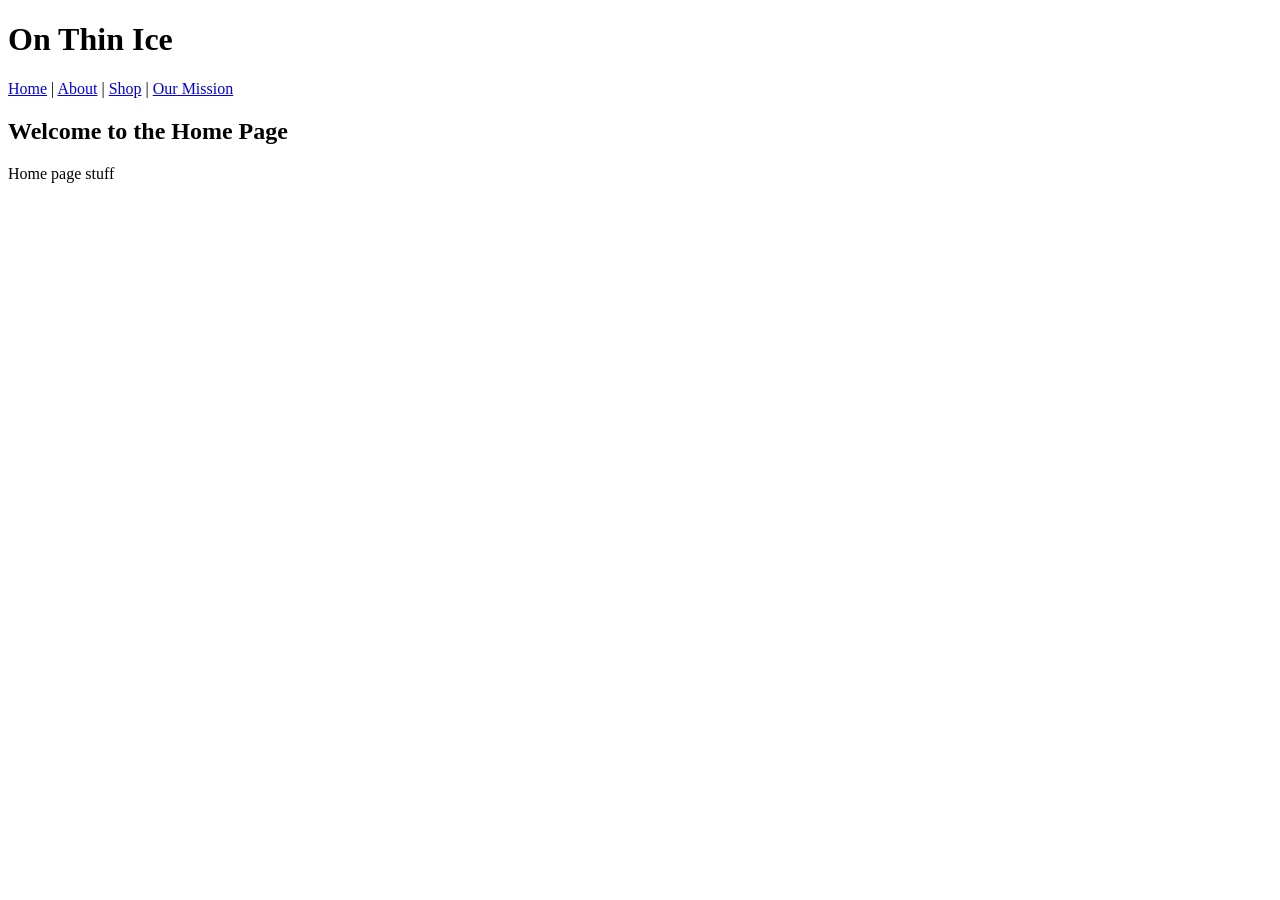
==== index.html @ cb558834 "stuff" ====
<!DOCTYPE html>
<html>
<head>
    <title>Home</title>
</head>
<body>

<header>
    <h1>On Thin Ice</h1>
    <nav>
        <a href="index.html">Home</a> |
        <a href="about.html">About</a> |
        <a href="shop.html">Shop</a> |
        <a href="mission.html">Our Mission</a>
    </nav>
</header>

<main>
    <h2>Welcome to the Home Page</h2>
    <p>Home page stuff</p>
</main>
</body>
</html>
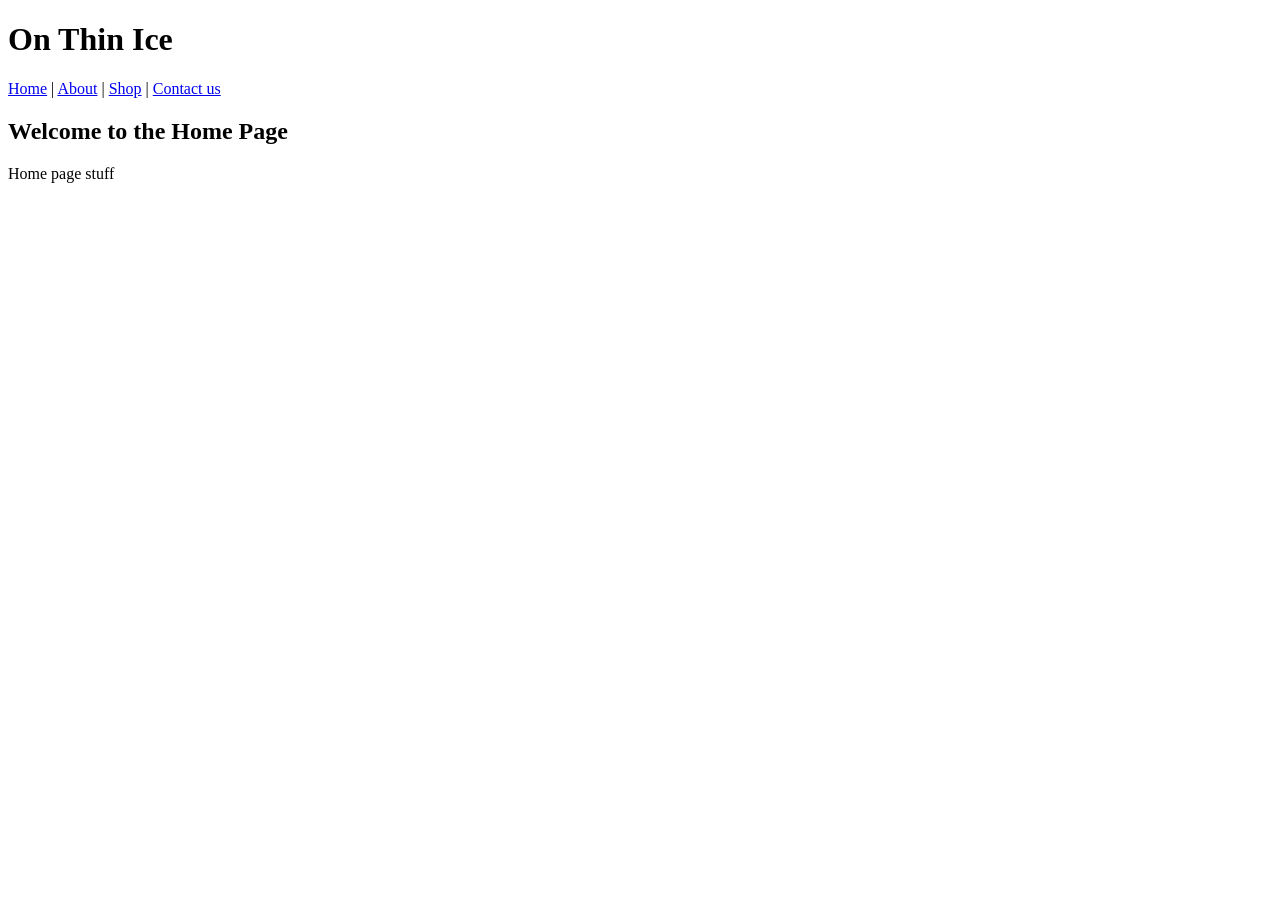
==== commit c85c87ba: "new stuff" ====
--- a/index.html
+++ b/index.html
@@ -11,7 +11,7 @@
         <a href="index.html">Home</a> |
         <a href="about.html">About</a> |
         <a href="shop.html">Shop</a> |
-        <a href="mission.html">Our Mission</a>
+        <a href="contact.html">Contact us</a>
     </nav>
 </header>
 
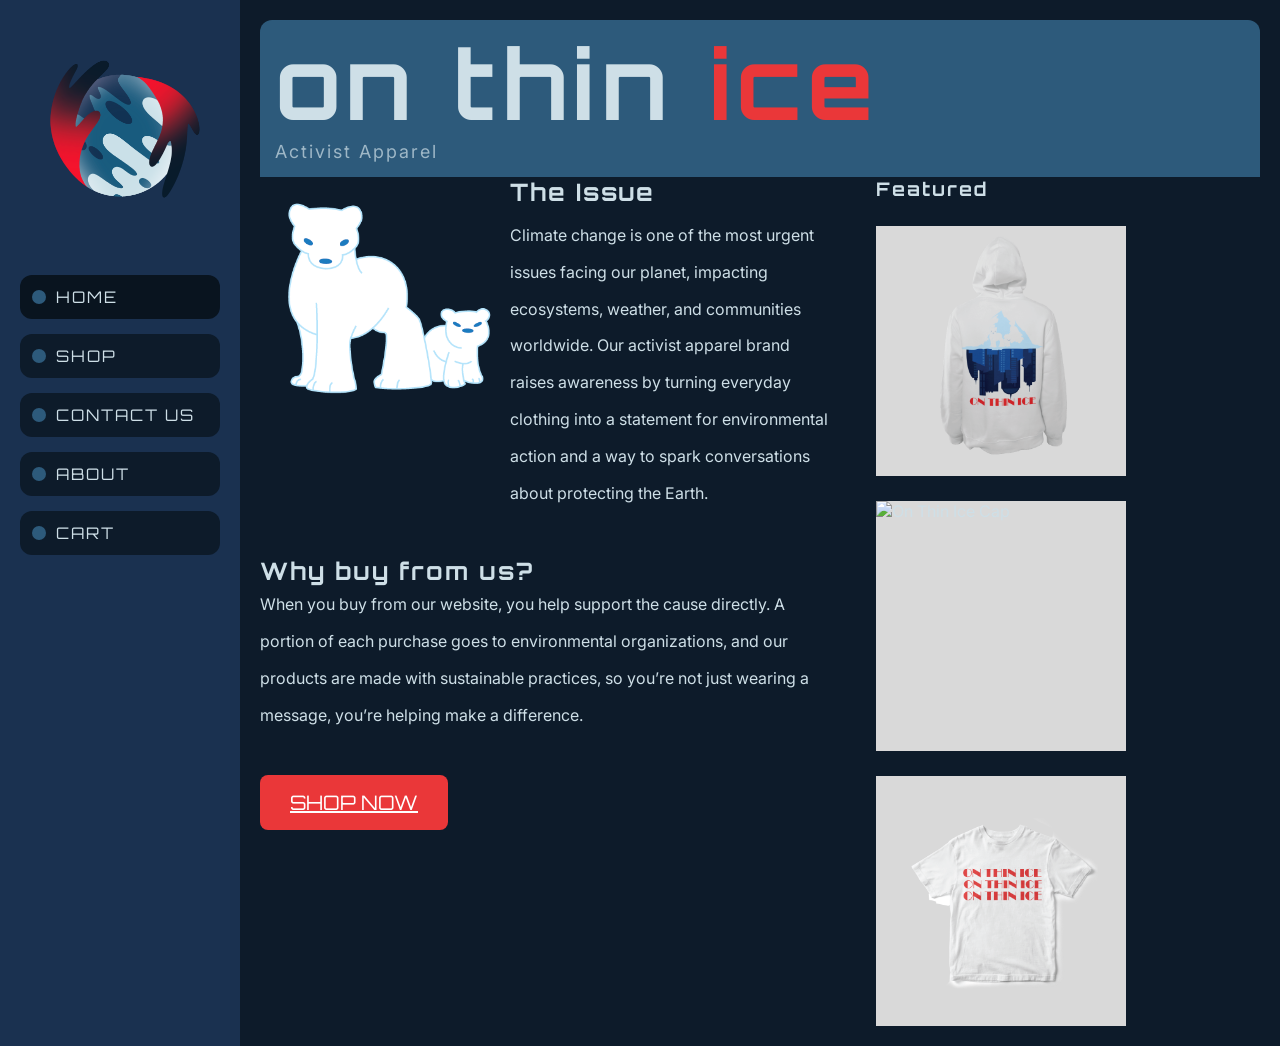
==== commit 42cf57d8: "more stuff" ====
--- a/index.html
+++ b/index.html
@@ -1,23 +1,91 @@
 <!DOCTYPE html>
-<html>
+<html lang="en">
 <head>
-    <title>Home</title>
+  <meta charset="UTF-8">
+  <meta name="viewport" content="width=device-width, initial-scale=1.0">
+  <title>On Thin Ice | Home</title>
+
+  <link rel="stylesheet" href="styles.css">
+
+  <link href="https://fonts.googleapis.com/css2?family=Orbitron:wght@500;700&family=Inter:wght@300;400;600&display=swap" rel="stylesheet">
 </head>
 <body>
 
-<header>
-    <h1>On Thin Ice</h1>
+  <aside class="sidebar">
+<div class="logo">
+  <img src="logo.png" alt="On Thin Ice logo">
+</div>
+
     <nav>
-        <a href="index.html">Home</a> |
-        <a href="about.html">About</a> |
-        <a href="shop.html">Shop</a> |
-        <a href="contact.html">Contact us</a>
+      <ul>
+        <li><a href="index.html" class="active"><span class="nav-icon"></span> HOME</a></li>
+        <li><a href="shop.html"><span class="nav-icon"></span> SHOP</a></li>
+        <li><a href="contact.html"><span class="nav-icon"></span> CONTACT US</a></li>
+        <li><a href="about.html"><span class="nav-icon"></span> ABOUT</a></li>
+        <li><a href="cart.html"><span class="nav-icon"></span> CART</a></li>
+      </ul>
     </nav>
-</header>
+  </aside>
 
-<main>
-    <h2>Welcome to the Home Page</h2>
-    <p>Home page stuff</p>
-</main>
+  <main>
+
+    <header>
+      <h1>on thin <span class="accent">ice</span></h1>
+      <p class="subtitle">Activist Apparel</p>
+    </header>
+
+    <section class="hero">
+
+      <div class="hero-text">
+
+<div class="issue-section">
+<div class="illustration">
+  <img src="bears.png">
+</div>
+
+  <div class="issue-text">
+    <h2>The Issue</h2>
+    <p>
+      Climate change is one of the most urgent issues facing our planet, impacting ecosystems,
+      weather, and communities worldwide. Our activist apparel brand raises awareness by turning
+      everyday clothing into a statement for environmental action and a way to spark conversations
+      about protecting the Earth.
+    </p>
+  </div>
+</div>
+
+        <h2 class="section-title">Why buy from us?</h2>
+        <p>
+          When you buy from our website, you help support the cause directly. A portion of each purchase
+          goes to environmental organizations, and our products are made with sustainable practices, so
+          you’re not just wearing a message, you’re helping make a difference.
+          <br>
+          <br>
+        </p>
+
+  <a href="shop.html" class="cta">SHOP NOW</a>
+      </div>
+
+<aside class="featured">
+  <h3>Featured</h3>
+
+  <div class="product">
+    <img src="hoodie.png" alt="On Thin Ice Hoodie">
+  </div>
+  <div class="product">
+    <img src="cap.png" alt="On Thin Ice Cap">
+  </div>
+
+  <div class="product">
+    <img src="shirt.png" alt="On Thin Ice Shirt">
+  </div>
+
+
+</aside>
+
+    </section>
+
+  </main>
+
 </body>
 </html>
--- a/styles.css
+++ b/styles.css
@@ -0,0 +1,224 @@
+:root {
+  --dark: #0D1B2A;
+  --nav: #1A3150;
+  --mid: #2D5A7B;
+  --light: #CEDFE7;
+  --accent: #EA3739;
+}
+
+* {
+  margin: 0;
+  padding: 0;
+  box-sizing: border-box;
+}
+
+body {
+  font-family: 'Inter', sans-serif;
+  background: var(--dark);
+  color: var(--light);
+  display: flex;
+  min-height: 100vh;
+}
+
+h1, h2, h3, nav {
+  font-family: 'Orbitron', sans-serif;
+  letter-spacing: 2px;
+}
+
+.sidebar {
+  width: 240px;
+  background: var(--nav);
+  padding: 20px;
+  display: flex;
+  flex-direction: column;
+  gap: 25px;
+}
+
+.logo {
+  display: flex;
+  justify-content: center;
+  align-items: center;
+  padding: 10px;
+}
+
+.logo img {
+  width: 300%;
+  max-width: 300px;
+  height: auto;
+}
+
+
+nav ul {
+  list-style: none;
+  display: flex;
+  flex-direction: column;
+  gap: 15px;
+}
+
+nav a {
+  text-decoration: none;
+  color: var(--light);
+  display: flex;
+  align-items: center;
+  gap: 10px;
+  padding: 12px;
+  border-radius: 12px;
+  background: var(--dark);
+  transition: all 0.3s ease;
+}
+
+nav a:hover {
+  background: var(--mid);
+}
+
+nav a.active {
+  background: #09141f;
+}
+
+.nav-icon {
+  width: 14px;
+  height: 14px;
+  border-radius: 50%;
+  background: var(--mid);
+}
+
+main {
+  flex: 1;
+  padding: 20px;
+}
+
+header {
+  background: var(--mid);
+  padding: 15px;
+  border-radius: 12px 12px 0 0;
+}
+
+header h1 {
+  font-size: 96px;
+  font-weight: 700;
+  letter-spacing: 6px;
+  text-transform: lowercase;   
+  line-height: 1;
+}
+.accent {
+  color: var(--accent);
+}
+
+.subtitle {
+  margin-top: 10px;
+  font-size: 18px;
+  letter-spacing: 2px;
+  opacity: 0.7;
+}
+
+.hero {
+  display: grid;
+  grid-template-columns: 1.5fr 1fr; 
+  gap: 40px;
+}
+
+
+.issue-section {
+  display: flex;
+  align-items: flex-start;
+  gap: 150px;
+  margin-bottom: 25px;
+}
+
+.hero-text p {
+  line-height: 2.3;
+  margin-bottom: 20px;
+}
+
+.section-title {
+  margin-top: 15px;
+}
+
+.cta {
+  background: var(--accent);
+  color: white;
+  border: none;
+  padding: 15px 30px;
+  font-family: 'Orbitron';
+  font-size: 20px;
+  border-radius: 8px;
+  cursor: pointer;
+  transition: 0.3s;
+}
+
+.cta:hover {
+  opacity: 0.85;
+}
+
+.featured {
+  display: flex;
+  flex-direction: column;
+  gap: 20px;
+}
+
+.featured {
+  display: flex;
+  flex-direction: column;
+  gap: 25px;
+}
+
+.product {
+  background: #d9d9d9;
+  border-radius: 0px;
+  padding: 0px;
+  height: 250px;
+  width: 250px;
+  justify-content: center;
+  align-items: center;
+  transition: 0.3s;
+}
+
+.product img {
+  width: 100%;
+  height: 100%;
+  object-fit: contain;
+}
+
+@media (max-width: 900px) {
+
+  body {
+    flex-direction: column;
+  }
+
+  .sidebar {
+    width: 100%;
+    flex-direction: row;
+    align-items: center;
+    justify-content: space-between;
+  }
+
+  nav ul {
+    flex-direction: row;
+  }
+
+  .hero {
+    grid-template-columns: 1fr;
+  }
+
+  .featured {
+    flex-direction: row;
+  }
+}
+.illustration {
+  width: 100px;
+  height: 100px;
+  flex-shrink: 0;
+}
+
+.illustration img {
+  width: 250%;
+  height: 250%;
+  object-fit: contain;
+}
+.issue-text {
+  flex: 1;
+}
+
+.issue-text h2 {
+  margin-bottom: 10px;
+}
